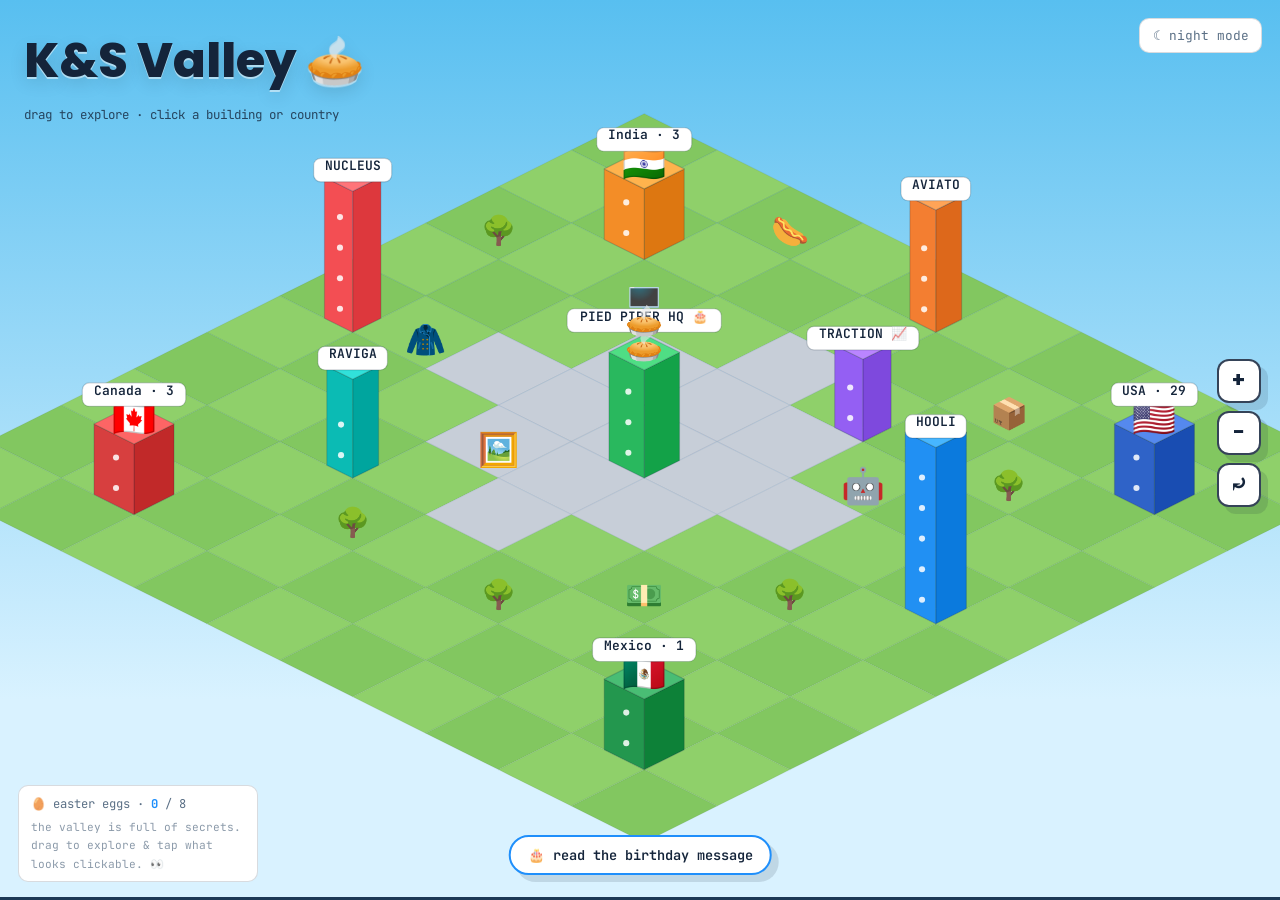
==== index.html @ 6e764c68 "Rebuild as one living map: country drill-downs + in-world panels - Removed the scrolling dossier ent" ====
<!DOCTYPE html>
<html lang="en">
<head>
  <meta charset="UTF-8" />
  <meta name="viewport" content="width=device-width, initial-scale=1.0" />
  <title>K&S Valley — a Pied Piper company</title>
  <meta name="description" content="K&S: making the world a better place, one destination at a time." />

  <script>(function(){try{var t=localStorage.getItem('kns-theme-v2')||'light';document.documentElement.setAttribute('data-theme',t);}catch(e){document.documentElement.setAttribute('data-theme','light');}})();</script>

  <link rel="stylesheet" href="css/styles.css?v=8" />
  <link rel="icon" href="data:image/svg+xml,<svg xmlns='http://www.w3.org/2000/svg' viewBox='0 0 100 100'><text y='.9em' font-size='90'>🥧</text></svg>" />
</head>
<body class="app">
  <button class="theme-toggle" id="theme-toggle" type="button" aria-label="Toggle color theme">☀ light mode</button>

  <!-- ======================= K&S VALLEY (the whole experience) ======================= -->
  <section class="valley" id="valley">
    <svg id="world" aria-label="K&amp;S Valley — drag to explore"></svg>

    <div class="valley-title">
      <h1 id="scene-title">K&amp;S Valley 🥧</h1>
      <p id="breadcrumb">drag to explore · click a building or country</p>
    </div>

    <button class="valley-back" id="valley-back" type="button" hidden>← back to the valley</button>

    <div class="valley-controls">
      <button id="vz-in" type="button" aria-label="Zoom in">+</button>
      <button id="vz-out" type="button" aria-label="Zoom out">−</button>
      <button id="vz-reset" type="button" aria-label="Fit view">⤾</button>
    </div>
  </section>

  <!-- Sliding info panel (place stories, the birthday message, stats) -->
  <div class="panel" id="panel" hidden>
    <div class="panel-card">
      <button class="panel-close" id="panel-close" type="button" aria-label="Close">×</button>
      <div class="panel-body" id="panel-body"><!-- filled by world.js --></div>
    </div>
  </div>

  <!-- ✏️ EDIT ME: the birthday message (shown when you click Pied Piper HQ) -->
  <template id="tpl-message">
    <div class="card-bar">
      <span class="dot r"></span><span class="dot y"></span><span class="dot g"></span>
      <span class="path">~/k-and-s/LAUNCH_v35.md</span>
    </div>
    <div class="message-body">
      <h2>🥧 Announcing: <span class="accent">You, v35.0</span></h2>
      <p>Today we're thrilled to announce the most important launch I've ever backed:
        <b>you</b>, now shipping version 35. After an exhaustive market analysis, the
        board (me) has concluded you are, in fact, the category-defining unicorn. 🦄</p>
      <p>In a space full of noise, you're the rare founder with equal parts brilliance
        and absurd charm — and a heart big enough to disrupt entire industries. You
        dream in bold, ambitious roadmaps, and somehow you make everyone around you
        believe the impossible is just one more sprint away.</p>
      <p>But my favorite feature? The way you make me feel — safe, seen, and endlessly
        at home, no matter the timezone. No pivot, no funding round, no nine-figure exit
        could ever be worth more than that. You really are making <i>my</i> world a
        better place.</p>
      <p>So happy 35th birthday to my favorite founder — the CEO of Us, Inc. Here's to
        another year of big dreams, bigger adventures, and going full middle-out. 🚀</p>
      <p class="signature">// with all my love for you, and your love for tech 💻🥧</p>
    </div>
  </template>

  <script src="js/data.js?v=8"></script>
  <script src="js/theme.js?v=8"></script>
  <script src="js/easter.js?v=8"></script>
  <script src="js/world.js?v=8"></script>
</body>
</html>
---- css/styles.css ----
/* =============================================================================
   K&S TRAVEL JOURNAL — STYLES
   A modern, techy "travel dashboard" theme with a dark/light toggle.
   ========================================================================== */

@import url('https://fonts.googleapis.com/css2?family=Poppins:wght@400;500;600;700;800&family=JetBrains+Mono:wght@400;500;600&family=Inter:wght@400;500;600&display=swap');

:root {
  --display: 'Poppins', system-ui, sans-serif;
  --mono: 'JetBrains Mono', ui-monospace, 'Courier New', monospace;
  --body: 'Inter', system-ui, sans-serif;

  /* Flat brand palette (the colorful tech-city blocks) */
  --c1: #2d9cff; --c2: #35c46a; --c3: #ff5a5f; --c4: #ffc42b;
  --c5: #ff8a3d; --c6: #a06bff; --c7: #17c7c0;

  /* ---- Day theme (default) — bright Silicon Valley sky ---- */
  --bg: #63bdf0;
  --bg-2: #e4f5ff;
  --surface: #ffffff;
  --surface-solid: #ffffff;
  --border: rgba(18, 35, 59, 0.16);
  --ink-border: rgba(18, 35, 59, 0.85);
  --text: #14243a;
  --muted: #5b7086;
  --accent: #1f8ffb;
  --accent-2: #35c46a;
  --glow: rgba(31, 143, 251, 0.18);
  --shadow: 7px 7px 0 rgba(18, 35, 59, 0.13);
  --sky-top: #58bff0;
  --sky-bottom: #d9f2ff;
}

:root[data-theme="dark"] {
  /* Night city variant */
  --bg: #081827;
  --bg-2: #123a5c;
  --surface: #12294a;
  --surface-solid: #14305a;
  --border: rgba(150, 190, 235, 0.18);
  --ink-border: rgba(150, 190, 235, 0.4);
  --text: #eaf3ff;
  --muted: #9fb6d4;
  --accent: #38b6ff;
  --accent-2: #4ade80;
  --glow: rgba(56, 182, 255, 0.28);
  --shadow: 7px 7px 0 rgba(0, 0, 0, 0.4);
  --sky-top: #071627;
  --sky-bottom: #123a5c;
}

* { box-sizing: border-box; }
html { scroll-behavior: smooth; }

body {
  margin: 0;
  font-family: var(--body);
  color: var(--text);
  line-height: 1.65;
  background: linear-gradient(180deg, var(--sky-top) 0%, var(--sky-bottom) 62%, var(--bg-2) 100%);
  background-attachment: fixed;
  min-height: 100vh;
  transition: color 0.3s ease;
}

a { color: var(--accent); }

.mono { font-family: var(--mono); }

/* ---------- Theme toggle button ---------- */
.theme-toggle {
  position: fixed;
  top: 1.1rem;
  right: 1.1rem;
  z-index: 500;
  font-family: var(--mono);
  font-size: 0.8rem;
  color: var(--muted);
  background: var(--surface);
  border: 1px solid var(--border);
  border-radius: 10px;
  padding: 0.5rem 0.8rem;
  cursor: pointer;
  backdrop-filter: blur(8px);
  transition: color 0.2s ease, border-color 0.2s ease;
}
.theme-toggle:hover { color: var(--accent); border-color: var(--accent); }

/* ---------- Hero ---------- */
.hero {
  position: relative;
  z-index: 1;
  text-align: center;
  padding: 6rem 1.5rem 2rem;
  max-width: 940px;
  margin: 0 auto;
}
.hero .eyebrow {
  font-family: var(--mono);
  font-size: 0.82rem;
  color: var(--accent);
  letter-spacing: 0.05em;
  margin-bottom: 1rem;
}
.hero .eyebrow .blink {
  animation: blink 1.1s steps(2, start) infinite;
}
@keyframes blink { to { opacity: 0; } }
.hero h1 {
  font-family: var(--display);
  font-weight: 700;
  font-size: clamp(2.6rem, 8vw, 5.2rem);
  letter-spacing: -0.02em;
  margin: 0.2rem 0;
  line-height: 1.05;
  background: linear-gradient(120deg, var(--text), var(--accent) 130%);
  -webkit-background-clip: text;
  background-clip: text;
  color: transparent;
}
.hero .subtitle {
  font-family: var(--mono);
  font-size: clamp(0.95rem, 2.5vw, 1.2rem);
  color: var(--muted);
  margin-top: 0.8rem;
}

/* ---------- Message / card ---------- */
.message-card {
  position: relative;
  z-index: 1;
  max-width: 720px;
  margin: 2rem auto 3rem;
  background: var(--surface);
  border: 1px solid var(--border);
  border-radius: 16px;
  padding: 0;
  box-shadow: var(--shadow);
  overflow: hidden;
}
/* little "code window" title bar for the tech vibe */
.card-bar {
  display: flex;
  align-items: center;
  gap: 0.5rem;
  padding: 0.7rem 1rem;
  border-bottom: 1px solid var(--border);
  font-family: var(--mono);
  font-size: 0.78rem;
  color: var(--muted);
  background: var(--bg-2);
}
.card-bar .dot { width: 11px; height: 11px; border-radius: 50%; display: inline-block; }
.card-bar .dot.r { background: #ff5f57; }
.card-bar .dot.y { background: #febc2e; }
.card-bar .dot.g { background: #28c840; }
.card-bar .path { margin-left: 0.6rem; opacity: 0.8; }
.message-body { padding: 2rem 2.2rem; }
.message-body h2 {
  font-family: var(--display);
  font-weight: 600;
  color: var(--text);
  font-size: 1.7rem;
  margin: 0 0 1rem;
}
.message-body h2 .accent { color: var(--accent); }
.message-body p {
  font-size: 1.08rem;
  margin: 0 0 1rem;
  color: var(--text);
}
.message-body p:last-child { margin-bottom: 0; }
.signature {
  margin-top: 1.4rem;
  font-family: var(--mono);
  font-size: 0.95rem;
  color: var(--accent);
}

/* ---------- Sections ---------- */
.section {
  position: relative;
  z-index: 1;
  max-width: 1120px;
  margin: 0 auto;
  padding: 2.5rem 1.5rem;
}
.section-index {
  font-family: var(--mono);
  color: var(--accent);
  font-size: 0.85rem;
  text-align: center;
}
.section-title {
  text-align: center;
  font-family: var(--display);
  font-weight: 600;
  letter-spacing: -0.01em;
  color: var(--text);
  font-size: clamp(1.8rem, 4.5vw, 2.6rem);
  margin: 0.2rem 0 0.3rem;
}
.section-subtitle {
  text-align: center;
  font-family: var(--mono);
  color: var(--muted);
  font-size: 0.9rem;
  margin: 0 0 2rem;
}

/* ---------- Stats dashboard ---------- */
.stats {
  display: grid;
  grid-template-columns: repeat(auto-fit, minmax(160px, 1fr));
  gap: 1rem;
  max-width: 1040px;
  margin: 0 auto;
}
.stat {
  position: relative;
  background: var(--surface);
  border: 1px solid var(--border);
  border-radius: 14px;
  padding: 1.5rem 1.1rem 1.3rem;
  overflow: hidden;
  transition: transform 0.2s ease, border-color 0.2s ease;
}
.stat::before {
  content: "";
  position: absolute;
  top: 0; left: 0; right: 0;
  height: 3px;
  background: linear-gradient(90deg, var(--accent), var(--accent-2));
}
.stat:hover { transform: translateY(-4px); border-color: var(--accent); }
.stat .num {
  font-family: var(--display);
  font-size: 2.6rem;
  font-weight: 700;
  color: var(--text);
  line-height: 1;
}
.stat .label {
  font-family: var(--mono);
  font-size: 0.72rem;
  color: var(--muted);
  text-transform: uppercase;
  letter-spacing: 0.12em;
  margin-top: 0.5rem;
}

/* ---------- Map ---------- */
#map {
  height: 580px;
  width: 100%;
  border-radius: 16px;
  border: 1px solid var(--border);
  box-shadow: var(--shadow);
  z-index: 1;
  background: var(--bg-2);
}
.map-hint {
  text-align: center;
  font-family: var(--mono);
  font-size: 0.78rem;
  color: var(--muted);
  margin-top: 0.8rem;
}
.map-legend {
  display: flex;
  flex-wrap: wrap;
  justify-content: center;
  gap: 1.2rem;
  margin-top: 1rem;
}
.legend-item {
  display: flex;
  align-items: center;
  gap: 0.45rem;
  font-family: var(--mono);
  font-size: 0.8rem;
  color: var(--muted);
}
.legend-dot {
  width: 12px; height: 12px;
  border-radius: 50%;
  box-shadow: 0 0 8px currentColor;
}

/* Custom pin */
.pin {
  display: flex;
  align-items: center;
  justify-content: center;
  width: 34px; height: 34px;
  border-radius: 50% 50% 50% 0;
  transform: rotate(-45deg);
  border: 2px solid rgba(255,255,255,0.85);
  box-shadow: 0 3px 12px rgba(0,0,0,0.5);
}
.pin span { transform: rotate(45deg); font-size: 0.95rem; }

/* Leaflet popup */
.leaflet-popup-content-wrapper {
  border-radius: 12px;
  background: var(--surface-solid);
  color: var(--text);
  box-shadow: var(--shadow);
  border: 1px solid var(--border);
}
.leaflet-popup-tip { background: var(--surface-solid); border: 1px solid var(--border); }
.leaflet-popup-content { margin: 0.9rem 1.1rem; font-family: var(--body); }
.popup-title { font-family: var(--display); font-size: 1.1rem; font-weight: 600; color: var(--text); margin: 0; }
.popup-meta { font-family: var(--mono); color: var(--muted); font-size: 0.78rem; margin: 0.2rem 0 0.7rem; }
.popup-link {
  display: inline-block;
  background: linear-gradient(120deg, var(--accent), var(--accent-2));
  color: #04121a !important;
  text-decoration: none;
  padding: 0.4rem 0.85rem;
  border-radius: 8px;
  font-family: var(--mono);
  font-weight: 600;
  font-size: 0.8rem;
}
.leaflet-control-zoom a {
  background: var(--surface-solid) !important;
  color: var(--text) !important;
  border-color: var(--border) !important;
}
.leaflet-bar { border: 1px solid var(--border) !important; }

/* ---------- Timeline ---------- */
.timeline {
  max-width: 780px;
  margin: 0 auto;
  position: relative;
  padding-left: 1rem;
}
.timeline::before {
  content: "";
  position: absolute;
  left: 15px; top: 6px; bottom: 6px;
  width: 2px;
  background: linear-gradient(var(--accent), var(--accent-2));
  opacity: 0.5;
}
.tl-item { position: relative; padding: 0.4rem 0 1.3rem 2.5rem; }
.tl-item .dot {
  position: absolute;
  left: 5px; top: 0.6rem;
  width: 22px; height: 22px;
  border-radius: 50%;
  background: var(--surface-solid);
  border: 2px solid var(--accent);
  display: flex; align-items: center; justify-content: center;
  font-size: 0.75rem;
}
.tl-item a {
  text-decoration: none;
  color: inherit;
  display: block;
  background: var(--surface);
  border: 1px solid var(--border);
  border-radius: 12px;
  padding: 0.85rem 1.1rem;
  transition: transform 0.18s ease, border-color 0.18s ease;
}
.tl-item a:hover { transform: translateX(5px); border-color: var(--accent); }
.tl-item .tl-date { font-family: var(--mono); color: var(--accent); font-size: 0.75rem; }
.tl-item .tl-name { font-family: var(--display); font-size: 1.12rem; font-weight: 600; margin-top: 0.15rem; }
.tl-item .tl-sub { color: var(--muted); font-size: 0.9rem; }

/* ---------- Footer ---------- */
.site-footer {
  position: relative;
  z-index: 1;
  text-align: center;
  padding: 3rem 1.5rem 4rem;
  color: var(--muted);
  font-family: var(--mono);
  font-size: 0.82rem;
}
.site-footer a { color: var(--accent); text-decoration: none; }

/* =========================== PLACE DETAIL PAGE =========================== */
.place-hero {
  position: relative;
  z-index: 1;
  text-align: center;
  padding: 5rem 1.5rem 1rem;
  max-width: 900px;
  margin: 0 auto;
}
.place-hero .place-emoji { font-size: 2.6rem; }
.place-hero h1 {
  font-family: var(--display);
  font-weight: 700;
  font-size: clamp(2.2rem, 6vw, 3.8rem);
  letter-spacing: -0.02em;
  color: var(--text);
  margin: 0.3rem 0 0.3rem;
}
.place-hero .place-meta {
  font-family: var(--mono);
  color: var(--accent);
  font-size: 0.9rem;
}
.place-hero .place-coords { color: var(--muted); }
.place-hero .place-sub {
  color: var(--muted);
  font-size: 1.1rem;
  margin-top: 0.5rem;
}
.back-link {
  display: inline-block;
  margin: 1rem 0;
  text-decoration: none;
  font-family: var(--mono);
  font-size: 0.85rem;
  color: var(--accent);
}
.back-link:hover { text-decoration: underline; }

.place-body {
  position: relative;
  z-index: 1;
  max-width: 840px;
  margin: 0 auto;
  padding: 1rem 1.5rem 2rem;
}
.memory-card {
  background: var(--surface);
  border: 1px solid var(--border);
  border-radius: 16px;
  padding: 2rem 2.2rem;
  box-shadow: var(--shadow);
  font-size: 1.1rem;
  white-space: pre-wrap;
  color: var(--text);
}

/* Photo gallery */
.gallery {
  display: grid;
  grid-template-columns: repeat(auto-fill, minmax(220px, 1fr));
  gap: 1rem;
  margin-top: 2rem;
}
.gallery img {
  width: 100%;
  height: 240px;
  object-fit: cover;
  border-radius: 12px;
  border: 1px solid var(--border);
  cursor: pointer;
  transition: transform 0.25s ease;
}
.gallery img:hover { transform: scale(1.03); }
.photo-placeholder {
  border: 1px dashed var(--border);
  border-radius: 12px;
  height: 240px;
  display: flex;
  flex-direction: column;
  align-items: center;
  justify-content: center;
  text-align: center;
  color: var(--muted);
  background: var(--surface);
  padding: 1rem;
  font-family: var(--mono);
  font-size: 0.82rem;
}
.photo-placeholder .big { font-size: 1.8rem; margin-bottom: 0.5rem; }
.photo-placeholder b { color: var(--accent); font-weight: 600; }

/* Prev / next */
.place-nav { display: flex; justify-content: space-between; gap: 1rem; margin-top: 2.5rem; }
.place-nav a {
  flex: 1;
  text-decoration: none;
  background: var(--surface);
  border: 1px solid var(--border);
  border-radius: 12px;
  padding: 1rem 1.2rem;
  color: var(--text);
  transition: transform 0.18s ease, border-color 0.18s ease;
}
.place-nav a:hover { transform: translateY(-3px); border-color: var(--accent); }
.place-nav .nav-label { font-family: var(--mono); font-size: 0.72rem; color: var(--accent); }
.place-nav .nav-name { font-family: var(--display); font-weight: 600; margin-top: 0.15rem; }
.place-nav .next { text-align: right; }
.place-nav .empty { visibility: hidden; }

/* Lightbox */
.lightbox {
  position: fixed; inset: 0;
  background: rgba(4, 8, 16, 0.9);
  display: none; align-items: center; justify-content: center;
  z-index: 1000; padding: 2rem;
  backdrop-filter: blur(4px);
}
.lightbox.open { display: flex; }
.lightbox img { max-width: 92vw; max-height: 88vh; border-radius: 10px; border: 1px solid var(--border); }
.lightbox .close {
  position: absolute; top: 1.2rem; right: 1.6rem;
  color: #fff; font-size: 2.4rem; cursor: pointer; line-height: 1;
}

/* ---------- Responsive ---------- */
@media (max-width: 600px) {
  .hero { padding-top: 4.5rem; }
  .message-body { padding: 1.6rem 1.4rem; }
  #map { height: 460px; }
  .place-nav { flex-direction: column; }
  .memory-card { padding: 1.5rem 1.4rem; }
  .filters { gap: 0.4rem; }
}

/* =============================== NEW TECH ELEMENTS =============================== */

/* ---------- Terminal boot intro overlay ---------- */
.boot {
  position: fixed;
  inset: 0;
  z-index: 2000;
  background: linear-gradient(180deg, #eaf6ff, #ffffff);
  color: #2b3d55;
  font-family: var(--mono);
  font-size: clamp(0.75rem, 2.2vw, 0.95rem);
  padding: clamp(1.2rem, 6vw, 4rem);
  line-height: 1.9;
  overflow: hidden;
  transition: opacity 0.5s ease;
}
.boot.done { opacity: 0; pointer-events: none; }
.boot .boot-inner { max-width: 760px; margin: 0 auto; }
.boot .ok { color: #1e9e57; font-weight: 600; }
.boot .accent { color: #1f8ffb; }
.boot .cursor {
  display: inline-block;
  width: 0.6em; height: 1.05em;
  background: #2b3d55;
  vertical-align: -0.16em;
  animation: blink 1s steps(2, start) infinite;
}
.boot .skip {
  position: absolute;
  bottom: 1.2rem; right: 1.4rem;
  color: #8aa0b5;
  font-size: 0.75rem;
}

/* ---------- Typing hero title ---------- */
.hero h1 .type-cursor {
  -webkit-text-fill-color: var(--accent);
  color: var(--accent);
  font-weight: 400;
  animation: blink 1s steps(2, start) infinite;
}

/* ---------- Map filter buttons ---------- */
.filters {
  display: flex;
  flex-wrap: wrap;
  justify-content: center;
  gap: 0.6rem;
  margin: 0 0 1.2rem;
}
.filter-btn {
  font-family: var(--mono);
  font-size: 0.78rem;
  color: var(--muted);
  background: var(--surface);
  border: 1px solid var(--border);
  border-radius: 999px;
  padding: 0.4rem 0.9rem;
  cursor: pointer;
  display: inline-flex;
  align-items: center;
  gap: 0.4rem;
  transition: all 0.18s ease;
}
.filter-btn .fdot { width: 9px; height: 9px; border-radius: 50%; }
.filter-btn:hover { color: var(--text); border-color: var(--accent); }
.filter-btn.off { opacity: 0.4; text-decoration: line-through; }

/* ---------- Trips-per-year chart ---------- */
.chart {
  display: flex;
  align-items: flex-end;
  justify-content: center;
  gap: clamp(1rem, 5vw, 3rem);
  max-width: 720px;
  margin: 0 auto;
  height: 240px;
  padding: 1.5rem 1rem 0;
  border-bottom: 1px solid var(--border);
}
.chart-col { display: flex; flex-direction: column; align-items: center; height: 100%; justify-content: flex-end; gap: 0.5rem; flex: 1; max-width: 90px; }
.chart-bar {
  width: 100%;
  border-radius: 8px 8px 0 0;
  background: linear-gradient(var(--accent-2), var(--accent));
  box-shadow: 0 0 18px var(--glow);
  height: 0;
  transition: height 1s cubic-bezier(0.2, 0.8, 0.2, 1);
  position: relative;
}
.chart-bar .cval {
  position: absolute;
  top: -1.5rem; left: 0; right: 0;
  text-align: center;
  font-family: var(--mono);
  font-size: 0.85rem;
  color: var(--text);
}
.chart-year { font-family: var(--mono); font-size: 0.85rem; color: var(--muted); }

/* ---------- Place metadata badges ---------- */
.badges {
  display: flex;
  flex-wrap: wrap;
  justify-content: center;
  gap: 0.6rem;
  margin: 1.2rem 0 0.5rem;
}
.badge {
  font-family: var(--mono);
  font-size: 0.76rem;
  color: var(--muted);
  background: var(--surface);
  border: 1px solid var(--border);
  border-radius: 8px;
  padding: 0.35rem 0.7rem;
}
.badge b { color: var(--accent); font-weight: 600; }

/* ---------- Clickable stats + list pop-up ---------- */
.stat.clickable { cursor: pointer; }
.stat.clickable::after {
  content: "⤢";
  position: absolute;
  top: 0.6rem; right: 0.7rem;
  font-size: 0.8rem;
  color: var(--muted);
  opacity: 0.6;
}
.stat.clickable:hover::after { color: var(--accent); opacity: 1; }

.listpop {
  position: fixed;
  inset: 0;
  z-index: 1500;
  background: rgba(4, 8, 16, 0.6);
  backdrop-filter: blur(3px);
  display: none;
  align-items: center;
  justify-content: center;
  padding: 1.5rem;
}
.listpop.open { display: flex; }
.listpop-card {
  background: var(--surface-solid);
  border: 1px solid var(--border);
  border-radius: 16px;
  box-shadow: var(--shadow);
  max-width: 340px;
  width: 100%;
  max-height: 70vh;
  overflow: auto;
  padding: 1.4rem 1.5rem;
}
.listpop-card h3 {
  font-family: var(--display);
  font-weight: 600;
  color: var(--accent);
  margin: 0 0 0.9rem;
  font-size: 1.15rem;
}
.listpop-card ul { list-style: none; margin: 0; padding: 0; }
.listpop-card li {
  font-family: var(--body);
  color: var(--text);
  padding: 0.4rem 0;
  border-bottom: 1px solid var(--border);
  font-size: 0.95rem;
  display: flex;
  justify-content: space-between;
  gap: 0.8rem;
}
.listpop-card li:last-child { border-bottom: none; }
.listpop-card li span { color: var(--muted); font-family: var(--mono); font-size: 0.8rem; white-space: nowrap; }
.listpop-close {
  margin-top: 1rem;
  width: 100%;
  font-family: var(--mono);
  font-size: 0.82rem;
  color: var(--muted);
  background: var(--surface);
  border: 1px solid var(--border);
  border-radius: 10px;
  padding: 0.5rem;
  cursor: pointer;
}
.listpop-close:hover { color: var(--accent); border-color: var(--accent); }

/* ---------- Moving pulse dot on the map ---------- */
.pulse-dot {
  width: 14px; height: 14px;
  border-radius: 50%;
  background: #fff;
  box-shadow: 0 0 0 rgba(62, 207, 142, 0.7);
  animation: pulse 1.4s infinite;
}
@keyframes pulse {
  0% { box-shadow: 0 0 0 0 rgba(62, 207, 142, 0.7); }
  70% { box-shadow: 0 0 0 14px rgba(62, 207, 142, 0); }
  100% { box-shadow: 0 0 0 0 rgba(62, 207, 142, 0); }
}

/* =============================== SILICON VALLEY / EASTER EGGS =============================== */

/* Pied Piper logo mark in the hero */
.pp-logo {
  display: inline-flex;
  align-items: center;
  gap: 0.5rem;
  margin-bottom: 0.4rem;
}
.pp-logo .pp-mark {
  font-size: 1.6rem;
  filter: drop-shadow(0 0 10px var(--glow));
  cursor: pointer;
  user-select: none;
  opacity: 1;
  transition: transform 0.2s ease;
}
.pp-logo .pp-mark:hover { transform: rotate(-8deg) scale(1.1); }
.pp-badge {
  font-family: var(--mono);
  font-size: 0.7rem;
  color: var(--accent);
  border: 1px solid var(--border);
  border-radius: 999px;
  padding: 0.2rem 0.7rem;
}

/* Egg-hunt HUD */
.egg-hud {
  position: fixed;
  left: 1.1rem; bottom: 1.1rem;
  z-index: 500;
  font-family: var(--mono);
  font-size: 0.76rem;
  color: var(--muted);
  background: var(--surface);
  border: 1px solid var(--border);
  border-radius: 10px;
  padding: 0.5rem 0.75rem;
  backdrop-filter: blur(8px);
  max-width: 240px;
  cursor: help;
}
.egg-hud b { color: var(--accent); }
.egg-hud .egg-hint { display: block; margin-top: 0.25rem; opacity: 0.7; font-size: 0.7rem; }
.egg-hud.complete { border-color: var(--accent); box-shadow: 0 0 16px var(--glow); }

/* Hidden clickable egg tokens */
.egg {
  cursor: pointer;
  user-select: none;
  transition: transform 0.2s ease, opacity 0.2s ease;
  opacity: 0.5;
}
.egg:hover { transform: scale(1.35); opacity: 1; }
.egg.found { opacity: 1; }

/* Toast pop for easter eggs */
.toast-wrap {
  position: fixed;
  bottom: 1.2rem; left: 50%;
  transform: translateX(-50%);
  z-index: 2500;
  display: flex;
  flex-direction: column;
  gap: 0.6rem;
  align-items: center;
  pointer-events: none;
  width: min(92vw, 420px);
}
.toast {
  background: var(--surface-solid);
  border: 1px solid var(--accent);
  border-left: 4px solid var(--accent);
  border-radius: 12px;
  box-shadow: var(--shadow);
  padding: 0.8rem 1rem;
  font-family: var(--body);
  font-size: 0.9rem;
  color: var(--text);
  opacity: 0;
  transform: translateY(12px);
  transition: opacity 0.3s ease, transform 0.3s ease;
}
.toast.show { opacity: 1; transform: translateY(0); }
.toast .toast-title { font-family: var(--mono); font-size: 0.72rem; color: var(--accent); display: block; margin-bottom: 0.2rem; }

/* Not-Hotdog result flash */
.nothotdog {
  font-family: var(--mono);
  color: var(--accent);
}

/* =============================== SV OPENING-CREDITS FLAT LOOK =============================== */

/* Bolder flat outlines + colorful accents on the stat cards */
.stat { border-width: 2px; }
.stat.clickable::after { color: var(--muted); }
.stat:nth-child(7n+1)::before { background: var(--c1); }
.stat:nth-child(7n+2)::before { background: var(--c2); }
.stat:nth-child(7n+3)::before { background: var(--c3); }
.stat:nth-child(7n+4)::before { background: var(--c4); }
.stat:nth-child(7n+5)::before { background: var(--c6); }
.stat:nth-child(7n+6)::before { background: var(--c7); }
.stat::before { height: 5px; }

/* The isometric skyline that builds itself on load */
.skyline {
  width: 100%;
  max-width: 1120px;
  margin: 2rem auto -0.5rem;
  padding: 0 0.5rem;
  overflow: visible;
}
.skyline svg { width: 100%; height: auto; display: block; overflow: visible; }
.bldg {
  transform-box: fill-box;
  transform-origin: 50% 100%;
  transform: scaleY(0);
}
.bldg.rise {
  transition: transform 0.75s cubic-bezier(0.2, 0.85, 0.25, 1);
  transform: scaleY(1);
}
.cloud { opacity: 0.9; }
:root[data-theme="dark"] .cloud { opacity: 0.12; }
.sky-star { opacity: 0; }
:root[data-theme="dark"] .sky-star { opacity: 0.8; }

/* Flat window bar reads nicely on the light theme too */
.card-bar { background: var(--bg-2); }
:root[data-theme="dark"] .card-bar { background: #0f2742; }

/* Keep the map from feeling flat-shadowed too harshly */
#map { border-width: 2px; }

/* =============================== K&S VALLEY (explorable world) =============================== */
.valley {
  position: relative;
  width: 100%;
  height: 100vh;
  min-height: 560px;
  overflow: hidden;
  background: linear-gradient(180deg, var(--sky-top) 0%, var(--sky-bottom) 78%);
  border-bottom: 3px solid var(--ink-border);
  cursor: grab;
}
.valley.grabbing { cursor: grabbing; }
#world { width: 100%; height: 100%; display: block; touch-action: none; user-select: none; }
#world text { pointer-events: none; }
#world .wobj { cursor: pointer; }
#world .wobj:hover { filter: brightness(1.08) drop-shadow(0 3px 6px rgba(0,0,0,0.25)); }

.valley-title { position: absolute; top: 1.3rem; left: 1.5rem; z-index: 5; pointer-events: none; }
.valley-title h1 {
  font-family: var(--display); font-weight: 800;
  font-size: clamp(1.7rem, 4.5vw, 3rem); color: var(--text); margin: 0;
  text-shadow: 0 2px 0 rgba(255,255,255,0.5), 0 6px 18px rgba(0,0,0,0.12);
}
.valley-title p { font-family: var(--mono); font-size: 0.78rem; color: var(--text); opacity: 0.8; margin: 0.3rem 0 0; }

.valley-controls { position: absolute; right: 1.2rem; top: 40%; z-index: 5; display: flex; flex-direction: column; gap: 0.5rem; }
.valley-controls button {
  width: 44px; height: 44px; border-radius: 12px; border: 2px solid var(--ink-border);
  background: var(--surface); color: var(--text); font-size: 1.3rem; line-height: 1; cursor: pointer;
  box-shadow: var(--shadow); font-family: var(--display); font-weight: 700;
  transition: transform 0.12s ease;
}
.valley-controls button:hover { transform: translateY(-2px); }

.valley-scroll {
  position: absolute; bottom: 1.4rem; left: 50%; transform: translateX(-50%); z-index: 5;
  text-decoration: none; font-family: var(--mono); font-size: 0.85rem; color: var(--text);
  background: var(--surface); border: 2px solid var(--ink-border); border-radius: 999px;
  padding: 0.55rem 1.1rem; box-shadow: var(--shadow); animation: bob 1.9s ease-in-out infinite;
}
@keyframes bob { 0%,100% { transform: translate(-50%, 0); } 50% { transform: translate(-50%, 7px); } }

/* world hover tooltip */
.wtip {
  position: fixed; z-index: 6; pointer-events: none;
  background: var(--surface-solid); border: 1px solid var(--ink-border); border-radius: 8px;
  padding: 0.3rem 0.6rem; font-family: var(--mono); font-size: 0.74rem; color: var(--text);
  box-shadow: var(--shadow); transform: translate(-50%, -150%); white-space: nowrap;
  opacity: 0; transition: opacity 0.12s ease;
}
.wtip.show { opacity: 1; }

@media (max-width: 600px) {
  .valley-title h1 { font-size: 1.6rem; }
  .valley-controls { top: auto; bottom: 6.5rem; }
}

/* single-screen app — no page scroll */
body.app { height: 100vh; overflow: hidden; }
body.app .valley { height: 100vh; }

/* back button + floating birthday CTA */
.valley-back, .valley-cta {
  position: absolute; z-index: 5;
  font-family: var(--mono); font-size: 0.85rem; color: var(--text);
  background: var(--surface); border: 2px solid var(--ink-border); border-radius: 999px;
  padding: 0.55rem 1.05rem; box-shadow: var(--shadow); cursor: pointer;
}
.valley-back { top: 5.3rem; left: 1.5rem; }
.valley-cta {
  bottom: 1.4rem; left: 50%; transform: translateX(-50%);
  font-weight: 600; border-color: var(--accent); animation: bob 1.9s ease-in-out infinite;
}
.valley-cta:hover { background: var(--accent); color: #fff; }
@keyframes bob { 0%,100% { transform: translate(-50%,0); } 50% { transform: translate(-50%,6px); } }

/* info panel */
.panel {
  position: fixed; inset: 0; z-index: 1200;
  background: rgba(10, 22, 38, 0.55); backdrop-filter: blur(4px);
  display: none; align-items: center; justify-content: center; padding: 1.4rem;
}
.panel.open { display: flex; }
.panel-card {
  position: relative; background: var(--surface-solid);
  border: 2px solid var(--ink-border); border-radius: 20px; box-shadow: var(--shadow);
  max-width: 720px; width: 100%; max-height: 88vh; overflow: auto;
}
.panel-close {
  position: absolute; top: 0.6rem; right: 0.9rem; z-index: 3;
  border: none; background: transparent; font-size: 1.9rem; line-height: 1;
  color: var(--muted); cursor: pointer;
}
.panel-close:hover { color: var(--accent); }
.panel-body { padding: 1.9rem 2.1rem; }
.panel-body .message-body { padding: 1.4rem 0 0; }
.panel-body .card-bar { margin: -1.9rem -2.1rem 0; border-radius: 18px 18px 0 0; }
.panel-h { font-family: var(--display); font-weight: 700; margin: 0 0 1rem; color: var(--text); }
.panel-h3 { font-family: var(--display); font-weight: 600; margin: 1.6rem 0 0.6rem; color: var(--text); }
.stats.compact { grid-template-columns: repeat(auto-fit, minmax(120px, 1fr)); gap: 0.7rem; }
.stats.compact .num { font-size: 1.9rem; }
.panel-body .chart { height: 180px; }

/* place detail */
.pd { text-align: center; }
.pd-emoji { font-size: 3rem; }
.pd h2 { font-family: var(--display); font-weight: 800; font-size: 2rem; margin: 0.2rem 0 0.2rem; color: var(--text); }
.pd-meta { font-family: var(--mono); color: var(--accent); font-size: 0.9rem; margin-bottom: 0.4rem; }
.pd .badges { justify-content: center; }
.pd .memory-card { text-align: left; margin-top: 1.2rem; box-shadow: none; }
.pd .gallery { margin-top: 1.2rem; }
.pd-nav { display: flex; justify-content: space-between; gap: 0.8rem; margin-top: 1.4rem; }
.pd-navb {
  font-family: var(--mono); font-size: 0.82rem; color: var(--text);
  background: var(--surface); border: 1px solid var(--border); border-radius: 10px;
  padding: 0.5rem 0.9rem; cursor: pointer;
}
.pd-navb:hover { border-color: var(--accent); color: var(--accent); }
.pd-navb.next { margin-left: auto; }
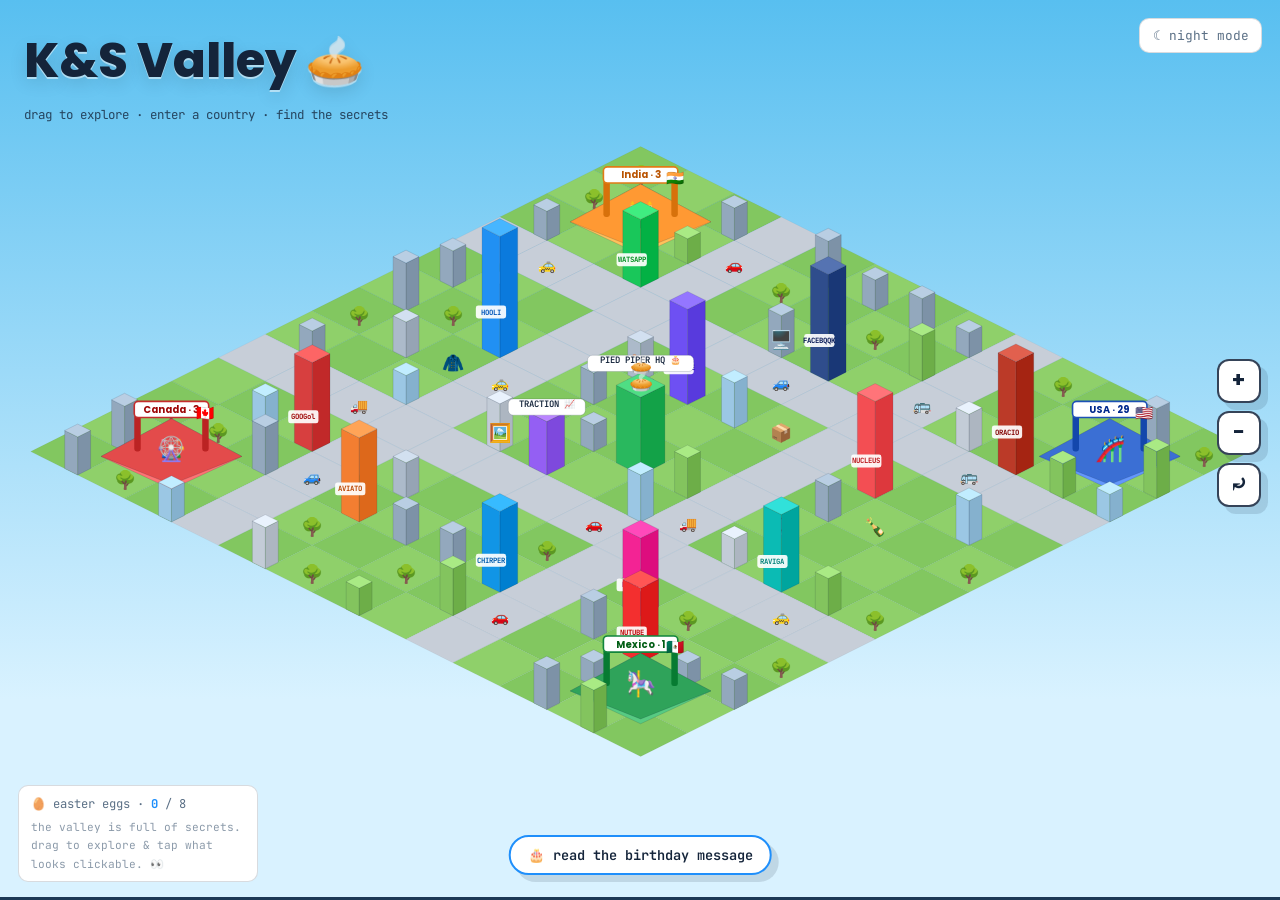
==== commit e81e8be1: "Fill the overworld, theme-park portals, 3D country maps, egg images - Denser Silicon-Valley overworl" ====
--- a/index.html
+++ b/index.html
@@ -8,7 +8,7 @@
 
   <script>(function(){try{var t=localStorage.getItem('kns-theme-v2')||'light';document.documentElement.setAttribute('data-theme',t);}catch(e){document.documentElement.setAttribute('data-theme','light');}})();</script>
 
-  <link rel="stylesheet" href="css/styles.css?v=8" />
+  <link rel="stylesheet" href="css/styles.css?v=9" />
   <link rel="icon" href="data:image/svg+xml,<svg xmlns='http://www.w3.org/2000/svg' viewBox='0 0 100 100'><text y='.9em' font-size='90'>🥧</text></svg>" />
 </head>
 <body class="app">
@@ -65,9 +65,9 @@
     </div>
   </template>
 
-  <script src="js/data.js?v=8"></script>
-  <script src="js/theme.js?v=8"></script>
-  <script src="js/easter.js?v=8"></script>
-  <script src="js/world.js?v=8"></script>
+  <script src="js/data.js?v=9"></script>
+  <script src="js/theme.js?v=9"></script>
+  <script src="js/easter.js?v=9"></script>
+  <script src="js/world.js?v=9"></script>
 </body>
 </html>
--- a/css/styles.css
+++ b/css/styles.css
@@ -975,3 +975,13 @@
 }
 .pd-navb:hover { border-color: var(--accent); color: var(--accent); }
 .pd-navb.next { margin-left: auto; }
+
+/* egg reveal panel */
+.egg-reveal { text-align: center; }
+.egg-reveal .panel-h { text-align: center; }
+.egg-img { max-width: 100%; max-height: 46vh; border-radius: 14px; border: 2px solid var(--ink-border); box-shadow: var(--shadow); }
+.egg-fb { flex-direction: column; align-items: center; justify-content: center; gap: 0.6rem; padding: 1.5rem; }
+.egg-fb-emoji { font-size: 5rem; }
+.egg-fb-note { font-family: var(--mono); font-size: 0.78rem; color: var(--muted); }
+.egg-fb-note b { color: var(--accent); }
+.egg-quote { font-family: var(--body); font-size: 1.05rem; margin-top: 1rem; color: var(--text); }
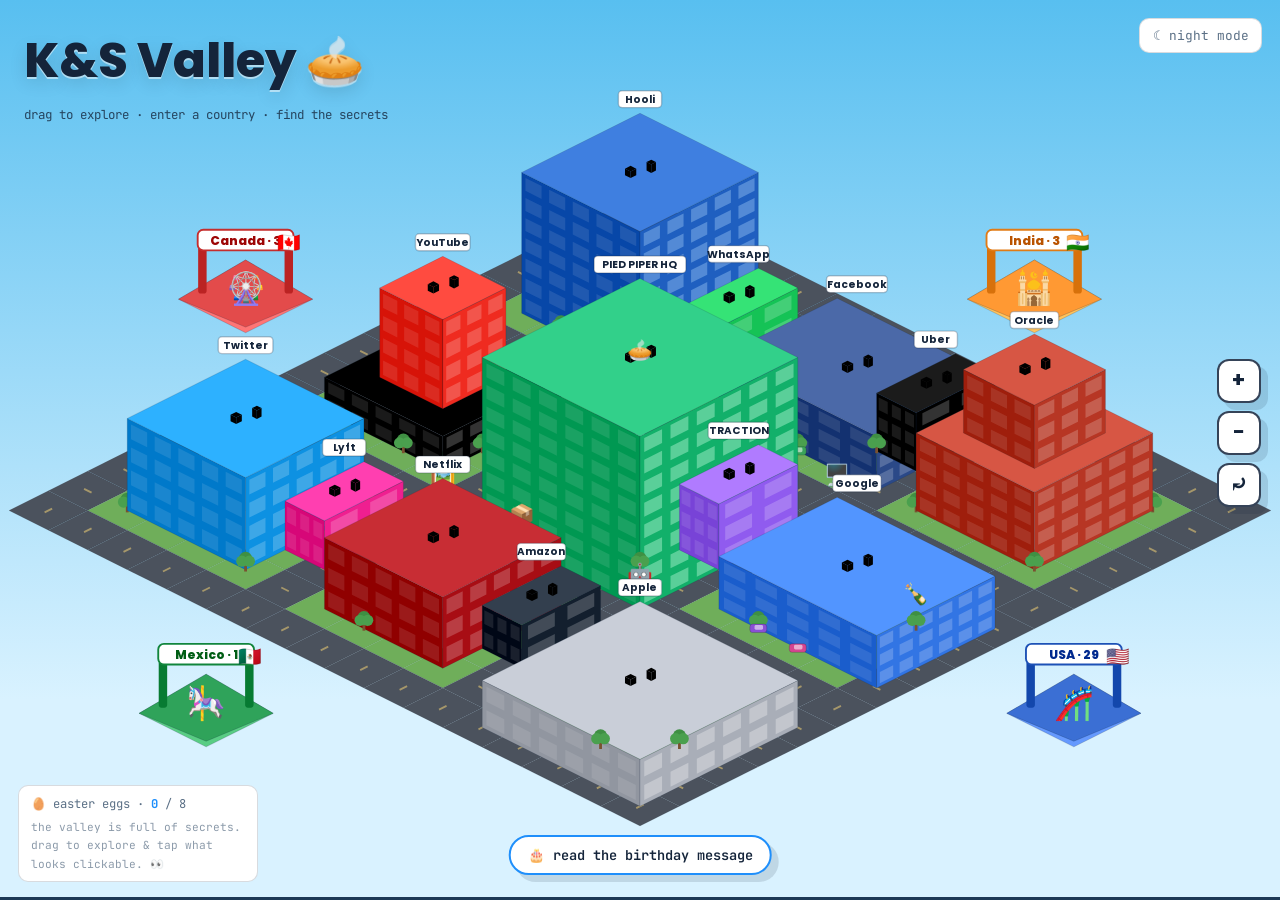
==== commit b1cb0079: "Rebuild overworld as a detailed Silicon Valley tech campus - Replaced the grass checkerboard with an" ====
--- a/index.html
+++ b/index.html
@@ -8,7 +8,7 @@
 
   <script>(function(){try{var t=localStorage.getItem('kns-theme-v2')||'light';document.documentElement.setAttribute('data-theme',t);}catch(e){document.documentElement.setAttribute('data-theme','light');}})();</script>
 
-  <link rel="stylesheet" href="css/styles.css?v=9" />
+  <link rel="stylesheet" href="css/styles.css?v=10" />
   <link rel="icon" href="data:image/svg+xml,<svg xmlns='http://www.w3.org/2000/svg' viewBox='0 0 100 100'><text y='.9em' font-size='90'>🥧</text></svg>" />
 </head>
 <body class="app">
@@ -65,9 +65,9 @@
     </div>
   </template>
 
-  <script src="js/data.js?v=9"></script>
-  <script src="js/theme.js?v=9"></script>
-  <script src="js/easter.js?v=9"></script>
-  <script src="js/world.js?v=9"></script>
+  <script src="js/data.js?v=10"></script>
+  <script src="js/theme.js?v=10"></script>
+  <script src="js/easter.js?v=10"></script>
+  <script src="js/world.js?v=10"></script>
 </body>
 </html>
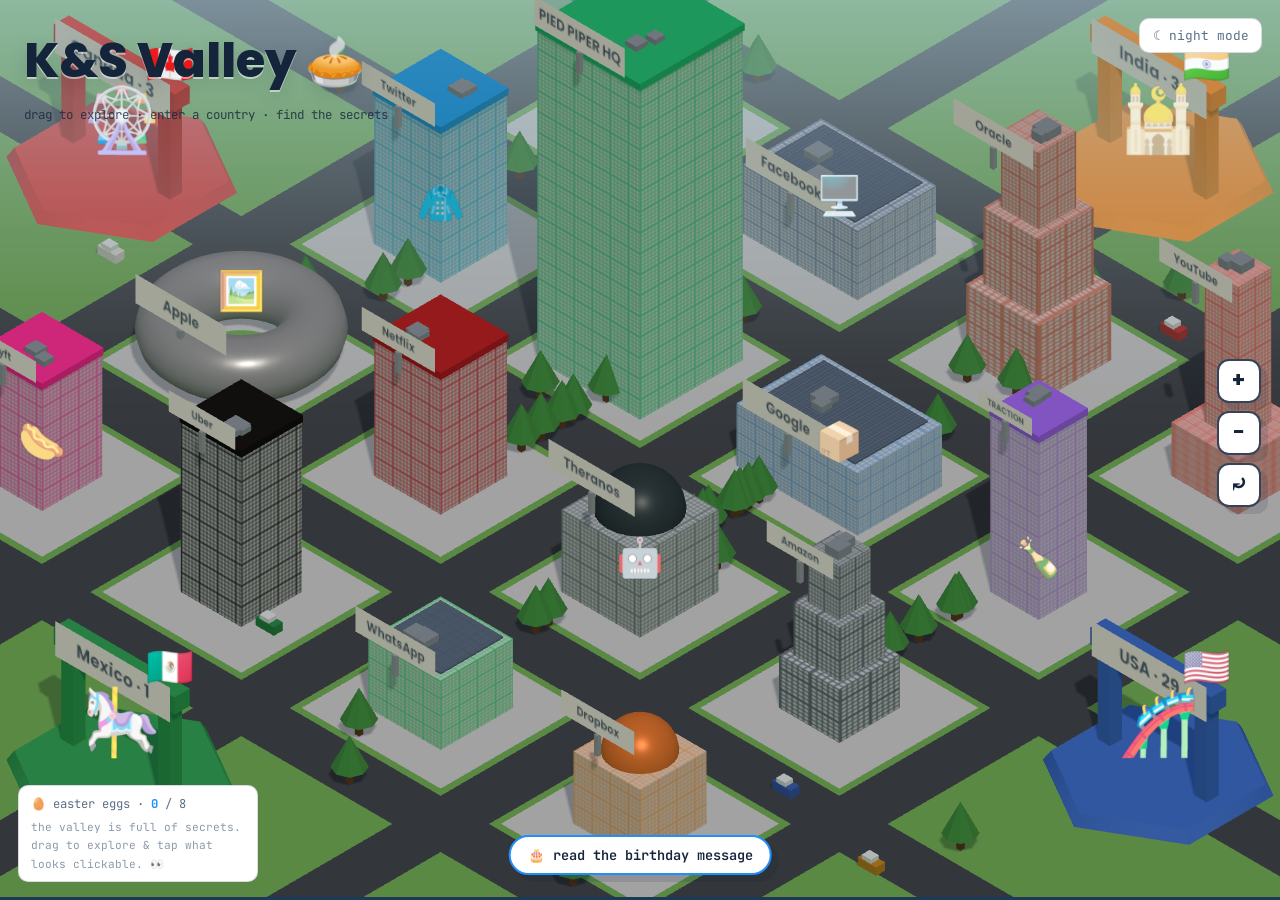
==== commit db96f6f8: "Rebuild in real 3D (Three.js): interactive Silicon-Valley city - Replaced the flat SVG world with a " ====
--- a/index.html
+++ b/index.html
@@ -7,8 +7,9 @@
   <meta name="description" content="K&S: making the world a better place, one destination at a time." />
 
   <script>(function(){try{var t=localStorage.getItem('kns-theme-v2')||'light';document.documentElement.setAttribute('data-theme',t);}catch(e){document.documentElement.setAttribute('data-theme','light');}})();</script>
+  <script type="importmap">{"imports":{"three":"./vendor/three/three.module.js"}}</script>
 
-  <link rel="stylesheet" href="css/styles.css?v=10" />
+  <link rel="stylesheet" href="css/styles.css?v=11" />
   <link rel="icon" href="data:image/svg+xml,<svg xmlns='http://www.w3.org/2000/svg' viewBox='0 0 100 100'><text y='.9em' font-size='90'>🥧</text></svg>" />
 </head>
 <body class="app">
@@ -16,8 +17,6 @@
 
   <!-- ======================= K&S VALLEY (the whole experience) ======================= -->
   <section class="valley" id="valley">
-    <svg id="world" aria-label="K&amp;S Valley — drag to explore"></svg>
-
     <div class="valley-title">
       <h1 id="scene-title">K&amp;S Valley 🥧</h1>
       <p id="breadcrumb">drag to explore · click a building or country</p>
@@ -65,9 +64,9 @@
     </div>
   </template>
 
-  <script src="js/data.js?v=10"></script>
-  <script src="js/theme.js?v=10"></script>
-  <script src="js/easter.js?v=10"></script>
-  <script src="js/world.js?v=10"></script>
+  <script src="js/data.js?v=11"></script>
+  <script src="js/theme.js?v=11"></script>
+  <script src="js/easter.js?v=11"></script>
+  <script type="module" src="js/world3d.js?v=11"></script>
 </body>
 </html>
--- a/css/styles.css
+++ b/css/styles.css
@@ -868,6 +868,7 @@
   cursor: grab;
 }
 .valley.grabbing { cursor: grabbing; }
+#world3d { position: absolute; inset: 0; display: block; width: 100% !important; height: 100% !important; touch-action: none; cursor: grab; }
 #world { width: 100%; height: 100%; display: block; touch-action: none; user-select: none; }
 #world text { pointer-events: none; }
 #world .wobj { cursor: pointer; }
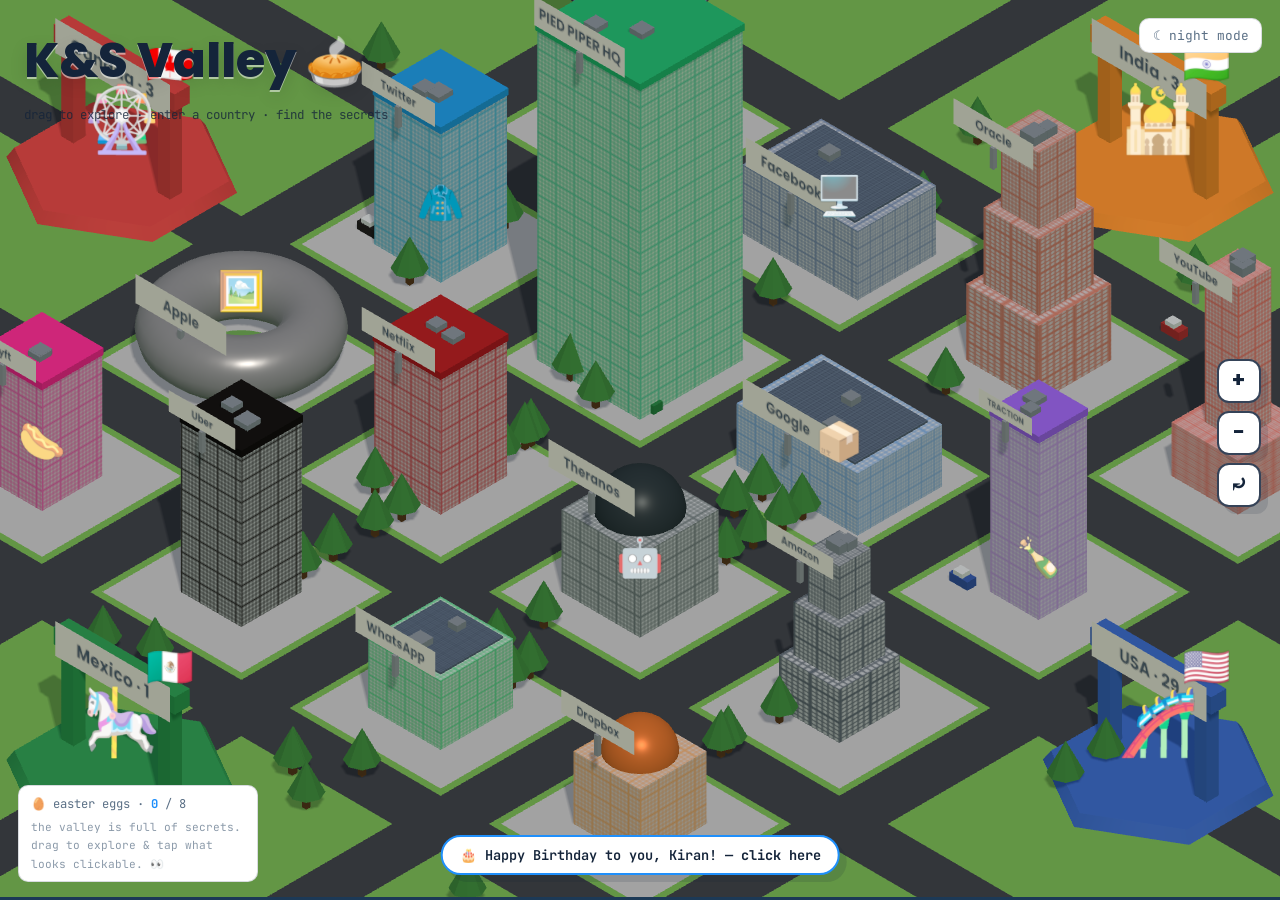
==== commit 699a4435: "Floating island + full rotation, real country maps, new CTA - Ground is now a floating island (grass" ====
--- a/index.html
+++ b/index.html
@@ -9,7 +9,8 @@
   <script>(function(){try{var t=localStorage.getItem('kns-theme-v2')||'light';document.documentElement.setAttribute('data-theme',t);}catch(e){document.documentElement.setAttribute('data-theme','light');}})();</script>
   <script type="importmap">{"imports":{"three":"./vendor/three/three.module.js"}}</script>
 
-  <link rel="stylesheet" href="css/styles.css?v=11" />
+  <link rel="stylesheet" href="vendor/leaflet/leaflet.css" />
+  <link rel="stylesheet" href="css/styles.css?v=12" />
   <link rel="icon" href="data:image/svg+xml,<svg xmlns='http://www.w3.org/2000/svg' viewBox='0 0 100 100'><text y='.9em' font-size='90'>🥧</text></svg>" />
 </head>
 <body class="app">
@@ -17,6 +18,8 @@
 
   <!-- ======================= K&S VALLEY (the whole experience) ======================= -->
   <section class="valley" id="valley">
+    <div id="countrymap"></div>
+
     <div class="valley-title">
       <h1 id="scene-title">K&amp;S Valley 🥧</h1>
       <p id="breadcrumb">drag to explore · click a building or country</p>
@@ -64,9 +67,10 @@
     </div>
   </template>
 
-  <script src="js/data.js?v=11"></script>
-  <script src="js/theme.js?v=11"></script>
-  <script src="js/easter.js?v=11"></script>
-  <script type="module" src="js/world3d.js?v=11"></script>
+  <script src="vendor/leaflet/leaflet.js"></script>
+  <script src="js/data.js?v=12"></script>
+  <script src="js/theme.js?v=12"></script>
+  <script src="js/easter.js?v=12"></script>
+  <script type="module" src="js/world3d.js?v=12"></script>
 </body>
 </html>
--- a/vendor/leaflet/leaflet.css
+++ b/vendor/leaflet/leaflet.css
@@ -0,0 +1,661 @@
+/* required styles */
+
+.leaflet-pane,
+.leaflet-tile,
+.leaflet-marker-icon,
+.leaflet-marker-shadow,
+.leaflet-tile-container,
+.leaflet-pane > svg,
+.leaflet-pane > canvas,
+.leaflet-zoom-box,
+.leaflet-image-layer,
+.leaflet-layer {
+	position: absolute;
+	left: 0;
+	top: 0;
+	}
+.leaflet-container {
+	overflow: hidden;
+	}
+.leaflet-tile,
+.leaflet-marker-icon,
+.leaflet-marker-shadow {
+	-webkit-user-select: none;
+	   -moz-user-select: none;
+	        user-select: none;
+	  -webkit-user-drag: none;
+	}
+/* Prevents IE11 from highlighting tiles in blue */
+.leaflet-tile::selection {
+	background: transparent;
+}
+/* Safari renders non-retina tile on retina better with this, but Chrome is worse */
+.leaflet-safari .leaflet-tile {
+	image-rendering: -webkit-optimize-contrast;
+	}
+/* hack that prevents hw layers "stretching" when loading new tiles */
+.leaflet-safari .leaflet-tile-container {
+	width: 1600px;
+	height: 1600px;
+	-webkit-transform-origin: 0 0;
+	}
+.leaflet-marker-icon,
+.leaflet-marker-shadow {
+	display: block;
+	}
+/* .leaflet-container svg: reset svg max-width decleration shipped in Joomla! (joomla.org) 3.x */
+/* .leaflet-container img: map is broken in FF if you have max-width: 100% on tiles */
+.leaflet-container .leaflet-overlay-pane svg {
+	max-width: none !important;
+	max-height: none !important;
+	}
+.leaflet-container .leaflet-marker-pane img,
+.leaflet-container .leaflet-shadow-pane img,
+.leaflet-container .leaflet-tile-pane img,
+.leaflet-container img.leaflet-image-layer,
+.leaflet-container .leaflet-tile {
+	max-width: none !important;
+	max-height: none !important;
+	width: auto;
+	padding: 0;
+	}
+
+.leaflet-container img.leaflet-tile {
+	/* See: https://bugs.chromium.org/p/chromium/issues/detail?id=600120 */
+	mix-blend-mode: plus-lighter;
+}
+
+.leaflet-container.leaflet-touch-zoom {
+	-ms-touch-action: pan-x pan-y;
+	touch-action: pan-x pan-y;
+	}
+.leaflet-container.leaflet-touch-drag {
+	-ms-touch-action: pinch-zoom;
+	/* Fallback for FF which doesn't support pinch-zoom */
+	touch-action: none;
+	touch-action: pinch-zoom;
+}
+.leaflet-container.leaflet-touch-drag.leaflet-touch-zoom {
+	-ms-touch-action: none;
+	touch-action: none;
+}
+.leaflet-container {
+	-webkit-tap-highlight-color: transparent;
+}
+.leaflet-container a {
+	-webkit-tap-highlight-color: rgba(51, 181, 229, 0.4);
+}
+.leaflet-tile {
+	filter: inherit;
+	visibility: hidden;
+	}
+.leaflet-tile-loaded {
+	visibility: inherit;
+	}
+.leaflet-zoom-box {
+	width: 0;
+	height: 0;
+	-moz-box-sizing: border-box;
+	     box-sizing: border-box;
+	z-index: 800;
+	}
+/* workaround for https://bugzilla.mozilla.org/show_bug.cgi?id=888319 */
+.leaflet-overlay-pane svg {
+	-moz-user-select: none;
+	}
+
+.leaflet-pane         { z-index: 400; }
+
+.leaflet-tile-pane    { z-index: 200; }
+.leaflet-overlay-pane { z-index: 400; }
+.leaflet-shadow-pane  { z-index: 500; }
+.leaflet-marker-pane  { z-index: 600; }
+.leaflet-tooltip-pane   { z-index: 650; }
+.leaflet-popup-pane   { z-index: 700; }
+
+.leaflet-map-pane canvas { z-index: 100; }
+.leaflet-map-pane svg    { z-index: 200; }
+
+.leaflet-vml-shape {
+	width: 1px;
+	height: 1px;
+	}
+.lvml {
+	behavior: url(#default#VML);
+	display: inline-block;
+	position: absolute;
+	}
+
+
+/* control positioning */
+
+.leaflet-control {
+	position: relative;
+	z-index: 800;
+	pointer-events: visiblePainted; /* IE 9-10 doesn't have auto */
+	pointer-events: auto;
+	}
+.leaflet-top,
+.leaflet-bottom {
+	position: absolute;
+	z-index: 1000;
+	pointer-events: none;
+	}
+.leaflet-top {
+	top: 0;
+	}
+.leaflet-right {
+	right: 0;
+	}
+.leaflet-bottom {
+	bottom: 0;
+	}
+.leaflet-left {
+	left: 0;
+	}
+.leaflet-control {
+	float: left;
+	clear: both;
+	}
+.leaflet-right .leaflet-control {
+	float: right;
+	}
+.leaflet-top .leaflet-control {
+	margin-top: 10px;
+	}
+.leaflet-bottom .leaflet-control {
+	margin-bottom: 10px;
+	}
+.leaflet-left .leaflet-control {
+	margin-left: 10px;
+	}
+.leaflet-right .leaflet-control {
+	margin-right: 10px;
+	}
+
+
+/* zoom and fade animations */
+
+.leaflet-fade-anim .leaflet-popup {
+	opacity: 0;
+	-webkit-transition: opacity 0.2s linear;
+	   -moz-transition: opacity 0.2s linear;
+	        transition: opacity 0.2s linear;
+	}
+.leaflet-fade-anim .leaflet-map-pane .leaflet-popup {
+	opacity: 1;
+	}
+.leaflet-zoom-animated {
+	-webkit-transform-origin: 0 0;
+	    -ms-transform-origin: 0 0;
+	        transform-origin: 0 0;
+	}
+svg.leaflet-zoom-animated {
+	will-change: transform;
+}
+
+.leaflet-zoom-anim .leaflet-zoom-animated {
+	-webkit-transition: -webkit-transform 0.25s cubic-bezier(0,0,0.25,1);
+	   -moz-transition:    -moz-transform 0.25s cubic-bezier(0,0,0.25,1);
+	        transition:         transform 0.25s cubic-bezier(0,0,0.25,1);
+	}
+.leaflet-zoom-anim .leaflet-tile,
+.leaflet-pan-anim .leaflet-tile {
+	-webkit-transition: none;
+	   -moz-transition: none;
+	        transition: none;
+	}
+
+.leaflet-zoom-anim .leaflet-zoom-hide {
+	visibility: hidden;
+	}
+
+
+/* cursors */
+
+.leaflet-interactive {
+	cursor: pointer;
+	}
+.leaflet-grab {
+	cursor: -webkit-grab;
+	cursor:    -moz-grab;
+	cursor:         grab;
+	}
+.leaflet-crosshair,
+.leaflet-crosshair .leaflet-interactive {
+	cursor: crosshair;
+	}
+.leaflet-popup-pane,
+.leaflet-control {
+	cursor: auto;
+	}
+.leaflet-dragging .leaflet-grab,
+.leaflet-dragging .leaflet-grab .leaflet-interactive,
+.leaflet-dragging .leaflet-marker-draggable {
+	cursor: move;
+	cursor: -webkit-grabbing;
+	cursor:    -moz-grabbing;
+	cursor:         grabbing;
+	}
+
+/* marker & overlays interactivity */
+.leaflet-marker-icon,
+.leaflet-marker-shadow,
+.leaflet-image-layer,
+.leaflet-pane > svg path,
+.leaflet-tile-container {
+	pointer-events: none;
+	}
+
+.leaflet-marker-icon.leaflet-interactive,
+.leaflet-image-layer.leaflet-interactive,
+.leaflet-pane > svg path.leaflet-interactive,
+svg.leaflet-image-layer.leaflet-interactive path {
+	pointer-events: visiblePainted; /* IE 9-10 doesn't have auto */
+	pointer-events: auto;
+	}
+
+/* visual tweaks */
+
+.leaflet-container {
+	background: #ddd;
+	outline-offset: 1px;
+	}
+.leaflet-container a {
+	color: #0078A8;
+	}
+.leaflet-zoom-box {
+	border: 2px dotted #38f;
+	background: rgba(255,255,255,0.5);
+	}
+
+
+/* general typography */
+.leaflet-container {
+	font-family: "Helvetica Neue", Arial, Helvetica, sans-serif;
+	font-size: 12px;
+	font-size: 0.75rem;
+	line-height: 1.5;
+	}
+
+
+/* general toolbar styles */
+
+.leaflet-bar {
+	box-shadow: 0 1px 5px rgba(0,0,0,0.65);
+	border-radius: 4px;
+	}
+.leaflet-bar a {
+	background-color: #fff;
+	border-bottom: 1px solid #ccc;
+	width: 26px;
+	height: 26px;
+	line-height: 26px;
+	display: block;
+	text-align: center;
+	text-decoration: none;
+	color: black;
+	}
+.leaflet-bar a,
+.leaflet-control-layers-toggle {
+	background-position: 50% 50%;
+	background-repeat: no-repeat;
+	display: block;
+	}
+.leaflet-bar a:hover,
+.leaflet-bar a:focus {
+	background-color: #f4f4f4;
+	}
+.leaflet-bar a:first-child {
+	border-top-left-radius: 4px;
+	border-top-right-radius: 4px;
+	}
+.leaflet-bar a:last-child {
+	border-bottom-left-radius: 4px;
+	border-bottom-right-radius: 4px;
+	border-bottom: none;
+	}
+.leaflet-bar a.leaflet-disabled {
+	cursor: default;
+	background-color: #f4f4f4;
+	color: #bbb;
+	}
+
+.leaflet-touch .leaflet-bar a {
+	width: 30px;
+	height: 30px;
+	line-height: 30px;
+	}
+.leaflet-touch .leaflet-bar a:first-child {
+	border-top-left-radius: 2px;
+	border-top-right-radius: 2px;
+	}
+.leaflet-touch .leaflet-bar a:last-child {
+	border-bottom-left-radius: 2px;
+	border-bottom-right-radius: 2px;
+	}
+
+/* zoom control */
+
+.leaflet-control-zoom-in,
+.leaflet-control-zoom-out {
+	font: bold 18px 'Lucida Console', Monaco, monospace;
+	text-indent: 1px;
+	}
+
+.leaflet-touch .leaflet-control-zoom-in, .leaflet-touch .leaflet-control-zoom-out  {
+	font-size: 22px;
+	}
+
+
+/* layers control */
+
+.leaflet-control-layers {
+	box-shadow: 0 1px 5px rgba(0,0,0,0.4);
+	background: #fff;
+	border-radius: 5px;
+	}
+.leaflet-control-layers-toggle {
+	background-image: url(images/layers.png);
+	width: 36px;
+	height: 36px;
+	}
+.leaflet-retina .leaflet-control-layers-toggle {
+	background-image: url(images/layers-2x.png);
+	background-size: 26px 26px;
+	}
+.leaflet-touch .leaflet-control-layers-toggle {
+	width: 44px;
+	height: 44px;
+	}
+.leaflet-control-layers .leaflet-control-layers-list,
+.leaflet-control-layers-expanded .leaflet-control-layers-toggle {
+	display: none;
+	}
+.leaflet-control-layers-expanded .leaflet-control-layers-list {
+	display: block;
+	position: relative;
+	}
+.leaflet-control-layers-expanded {
+	padding: 6px 10px 6px 6px;
+	color: #333;
+	background: #fff;
+	}
+.leaflet-control-layers-scrollbar {
+	overflow-y: scroll;
+	overflow-x: hidden;
+	padding-right: 5px;
+	}
+.leaflet-control-layers-selector {
+	margin-top: 2px;
+	position: relative;
+	top: 1px;
+	}
+.leaflet-control-layers label {
+	display: block;
+	font-size: 13px;
+	font-size: 1.08333em;
+	}
+.leaflet-control-layers-separator {
+	height: 0;
+	border-top: 1px solid #ddd;
+	margin: 5px -10px 5px -6px;
+	}
+
+/* Default icon URLs */
+.leaflet-default-icon-path { /* used only in path-guessing heuristic, see L.Icon.Default */
+	background-image: url(images/marker-icon.png);
+	}
+
+
+/* attribution and scale controls */
+
+.leaflet-container .leaflet-control-attribution {
+	background: #fff;
+	background: rgba(255, 255, 255, 0.8);
+	margin: 0;
+	}
+.leaflet-control-attribution,
+.leaflet-control-scale-line {
+	padding: 0 5px;
+	color: #333;
+	line-height: 1.4;
+	}
+.leaflet-control-attribution a {
+	text-decoration: none;
+	}
+.leaflet-control-attribution a:hover,
+.leaflet-control-attribution a:focus {
+	text-decoration: underline;
+	}
+.leaflet-attribution-flag {
+	display: inline !important;
+	vertical-align: baseline !important;
+	width: 1em;
+	height: 0.6669em;
+	}
+.leaflet-left .leaflet-control-scale {
+	margin-left: 5px;
+	}
+.leaflet-bottom .leaflet-control-scale {
+	margin-bottom: 5px;
+	}
+.leaflet-control-scale-line {
+	border: 2px solid #777;
+	border-top: none;
+	line-height: 1.1;
+	padding: 2px 5px 1px;
+	white-space: nowrap;
+	-moz-box-sizing: border-box;
+	     box-sizing: border-box;
+	background: rgba(255, 255, 255, 0.8);
+	text-shadow: 1px 1px #fff;
+	}
+.leaflet-control-scale-line:not(:first-child) {
+	border-top: 2px solid #777;
+	border-bottom: none;
+	margin-top: -2px;
+	}
+.leaflet-control-scale-line:not(:first-child):not(:last-child) {
+	border-bottom: 2px solid #777;
+	}
+
+.leaflet-touch .leaflet-control-attribution,
+.leaflet-touch .leaflet-control-layers,
+.leaflet-touch .leaflet-bar {
+	box-shadow: none;
+	}
+.leaflet-touch .leaflet-control-layers,
+.leaflet-touch .leaflet-bar {
+	border: 2px solid rgba(0,0,0,0.2);
+	background-clip: padding-box;
+	}
+
+
+/* popup */
+
+.leaflet-popup {
+	position: absolute;
+	text-align: center;
+	margin-bottom: 20px;
+	}
+.leaflet-popup-content-wrapper {
+	padding: 1px;
+	text-align: left;
+	border-radius: 12px;
+	}
+.leaflet-popup-content {
+	margin: 13px 24px 13px 20px;
+	line-height: 1.3;
+	font-size: 13px;
+	font-size: 1.08333em;
+	min-height: 1px;
+	}
+.leaflet-popup-content p {
+	margin: 17px 0;
+	margin: 1.3em 0;
+	}
+.leaflet-popup-tip-container {
+	width: 40px;
+	height: 20px;
+	position: absolute;
+	left: 50%;
+	margin-top: -1px;
+	margin-left: -20px;
+	overflow: hidden;
+	pointer-events: none;
+	}
+.leaflet-popup-tip {
+	width: 17px;
+	height: 17px;
+	padding: 1px;
+
+	margin: -10px auto 0;
+	pointer-events: auto;
+
+	-webkit-transform: rotate(45deg);
+	   -moz-transform: rotate(45deg);
+	    -ms-transform: rotate(45deg);
+	        transform: rotate(45deg);
+	}
+.leaflet-popup-content-wrapper,
+.leaflet-popup-tip {
+	background: white;
+	color: #333;
+	box-shadow: 0 3px 14px rgba(0,0,0,0.4);
+	}
+.leaflet-container a.leaflet-popup-close-button {
+	position: absolute;
+	top: 0;
+	right: 0;
+	border: none;
+	text-align: center;
+	width: 24px;
+	height: 24px;
+	font: 16px/24px Tahoma, Verdana, sans-serif;
+	color: #757575;
+	text-decoration: none;
+	background: transparent;
+	}
+.leaflet-container a.leaflet-popup-close-button:hover,
+.leaflet-container a.leaflet-popup-close-button:focus {
+	color: #585858;
+	}
+.leaflet-popup-scrolled {
+	overflow: auto;
+	}
+
+.leaflet-oldie .leaflet-popup-content-wrapper {
+	-ms-zoom: 1;
+	}
+.leaflet-oldie .leaflet-popup-tip {
+	width: 24px;
+	margin: 0 auto;
+
+	-ms-filter: "progid:DXImageTransform.Microsoft.Matrix(M11=0.70710678, M12=0.70710678, M21=-0.70710678, M22=0.70710678)";
+	filter: progid:DXImageTransform.Microsoft.Matrix(M11=0.70710678, M12=0.70710678, M21=-0.70710678, M22=0.70710678);
+	}
+
+.leaflet-oldie .leaflet-control-zoom,
+.leaflet-oldie .leaflet-control-layers,
+.leaflet-oldie .leaflet-popup-content-wrapper,
+.leaflet-oldie .leaflet-popup-tip {
+	border: 1px solid #999;
+	}
+
+
+/* div icon */
+
+.leaflet-div-icon {
+	background: #fff;
+	border: 1px solid #666;
+	}
+
+
+/* Tooltip */
+/* Base styles for the element that has a tooltip */
+.leaflet-tooltip {
+	position: absolute;
+	padding: 6px;
+	background-color: #fff;
+	border: 1px solid #fff;
+	border-radius: 3px;
+	color: #222;
+	white-space: nowrap;
+	-webkit-user-select: none;
+	-moz-user-select: none;
+	-ms-user-select: none;
+	user-select: none;
+	pointer-events: none;
+	box-shadow: 0 1px 3px rgba(0,0,0,0.4);
+	}
+.leaflet-tooltip.leaflet-interactive {
+	cursor: pointer;
+	pointer-events: auto;
+	}
+.leaflet-tooltip-top:before,
+.leaflet-tooltip-bottom:before,
+.leaflet-tooltip-left:before,
+.leaflet-tooltip-right:before {
+	position: absolute;
+	pointer-events: none;
+	border: 6px solid transparent;
+	background: transparent;
+	content: "";
+	}
+
+/* Directions */
+
+.leaflet-tooltip-bottom {
+	margin-top: 6px;
+}
+.leaflet-tooltip-top {
+	margin-top: -6px;
+}
+.leaflet-tooltip-bottom:before,
+.leaflet-tooltip-top:before {
+	left: 50%;
+	margin-left: -6px;
+	}
+.leaflet-tooltip-top:before {
+	bottom: 0;
+	margin-bottom: -12px;
+	border-top-color: #fff;
+	}
+.leaflet-tooltip-bottom:before {
+	top: 0;
+	margin-top: -12px;
+	margin-left: -6px;
+	border-bottom-color: #fff;
+	}
+.leaflet-tooltip-left {
+	margin-left: -6px;
+}
+.leaflet-tooltip-right {
+	margin-left: 6px;
+}
+.leaflet-tooltip-left:before,
+.leaflet-tooltip-right:before {
+	top: 50%;
+	margin-top: -6px;
+	}
+.leaflet-tooltip-left:before {
+	right: 0;
+	margin-right: -12px;
+	border-left-color: #fff;
+	}
+.leaflet-tooltip-right:before {
+	left: 0;
+	margin-left: -12px;
+	border-right-color: #fff;
+	}
+
+/* Printing */
+
+@media print {
+	/* Prevent printers from removing background-images of controls. */
+	.leaflet-control {
+		-webkit-print-color-adjust: exact;
+		print-color-adjust: exact;
+		}
+	}
--- a/css/styles.css
+++ b/css/styles.css
@@ -869,6 +869,12 @@
 }
 .valley.grabbing { cursor: grabbing; }
 #world3d { position: absolute; inset: 0; display: block; width: 100% !important; height: 100% !important; touch-action: none; cursor: grab; }
+#countrymap { position: absolute; inset: 0; z-index: 2; display: none; background: var(--bg-2); }
+#countrymap .lpin {
+  width: 34px; height: 34px; display: flex; align-items: center; justify-content: center;
+  font-size: 22px; background: #fff; border: 2px solid var(--accent); border-radius: 50%;
+  box-shadow: 0 3px 8px rgba(0,0,0,0.3);
+}
 #world { width: 100%; height: 100%; display: block; touch-action: none; user-select: none; }
 #world text { pointer-events: none; }
 #world .wobj { cursor: pointer; }
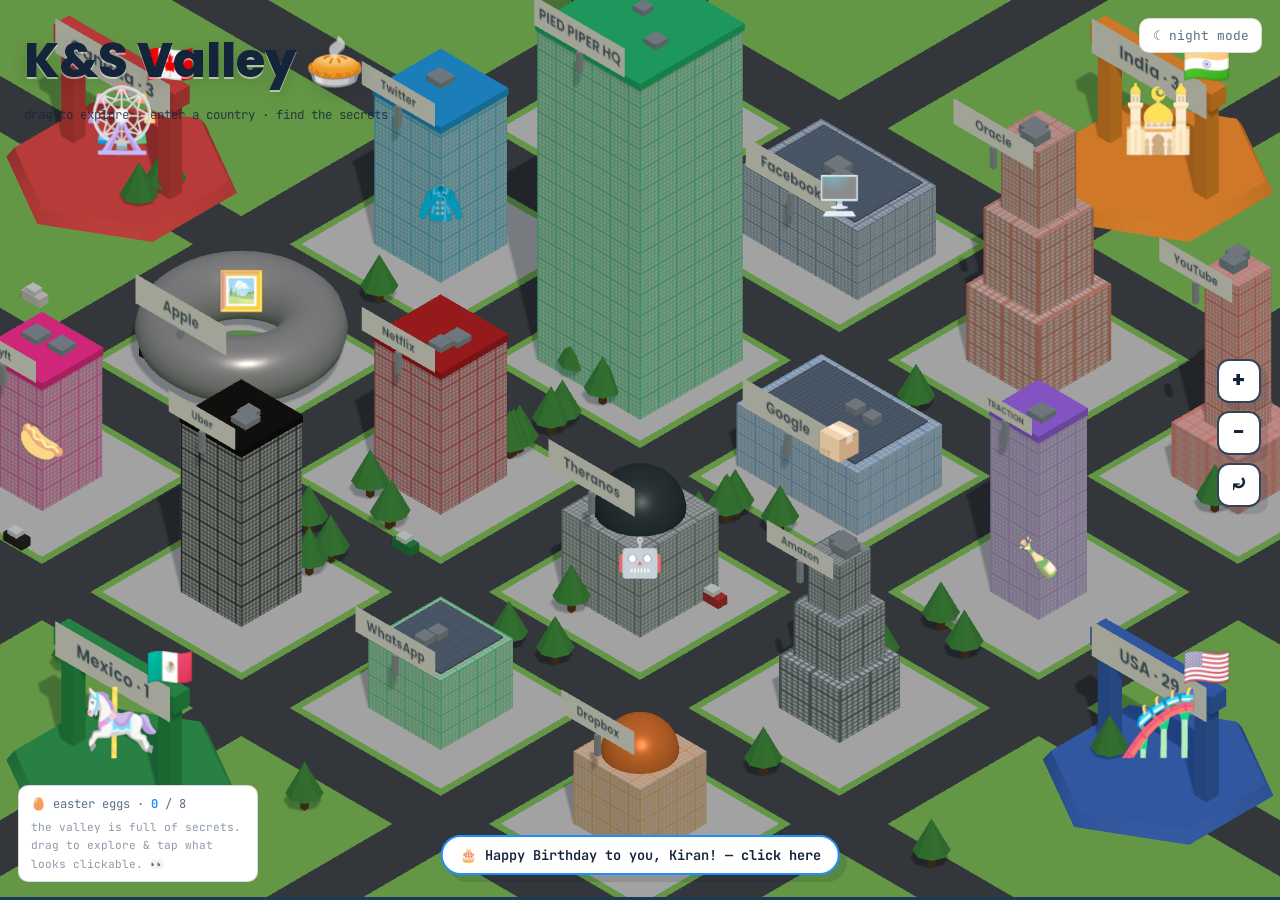
==== commit fc942343: "Update National Parks list (add Hawaii Volcanoes, Great Smoky Mountains, Joshua Tree, Antelope Canyo" ====
--- a/index.html
+++ b/index.html
@@ -10,7 +10,7 @@
   <script type="importmap">{"imports":{"three":"./vendor/three/three.module.js"}}</script>
 
   <link rel="stylesheet" href="vendor/leaflet/leaflet.css" />
-  <link rel="stylesheet" href="css/styles.css?v=12" />
+  <link rel="stylesheet" href="css/styles.css?v=13" />
   <link rel="icon" href="data:image/svg+xml,<svg xmlns='http://www.w3.org/2000/svg' viewBox='0 0 100 100'><text y='.9em' font-size='90'>🥧</text></svg>" />
 </head>
 <body class="app">
@@ -68,9 +68,9 @@
   </template>
 
   <script src="vendor/leaflet/leaflet.js"></script>
-  <script src="js/data.js?v=12"></script>
-  <script src="js/theme.js?v=12"></script>
-  <script src="js/easter.js?v=12"></script>
-  <script type="module" src="js/world3d.js?v=12"></script>
+  <script src="js/data.js?v=13"></script>
+  <script src="js/theme.js?v=13"></script>
+  <script src="js/easter.js?v=13"></script>
+  <script type="module" src="js/world3d.js?v=13"></script>
 </body>
 </html>
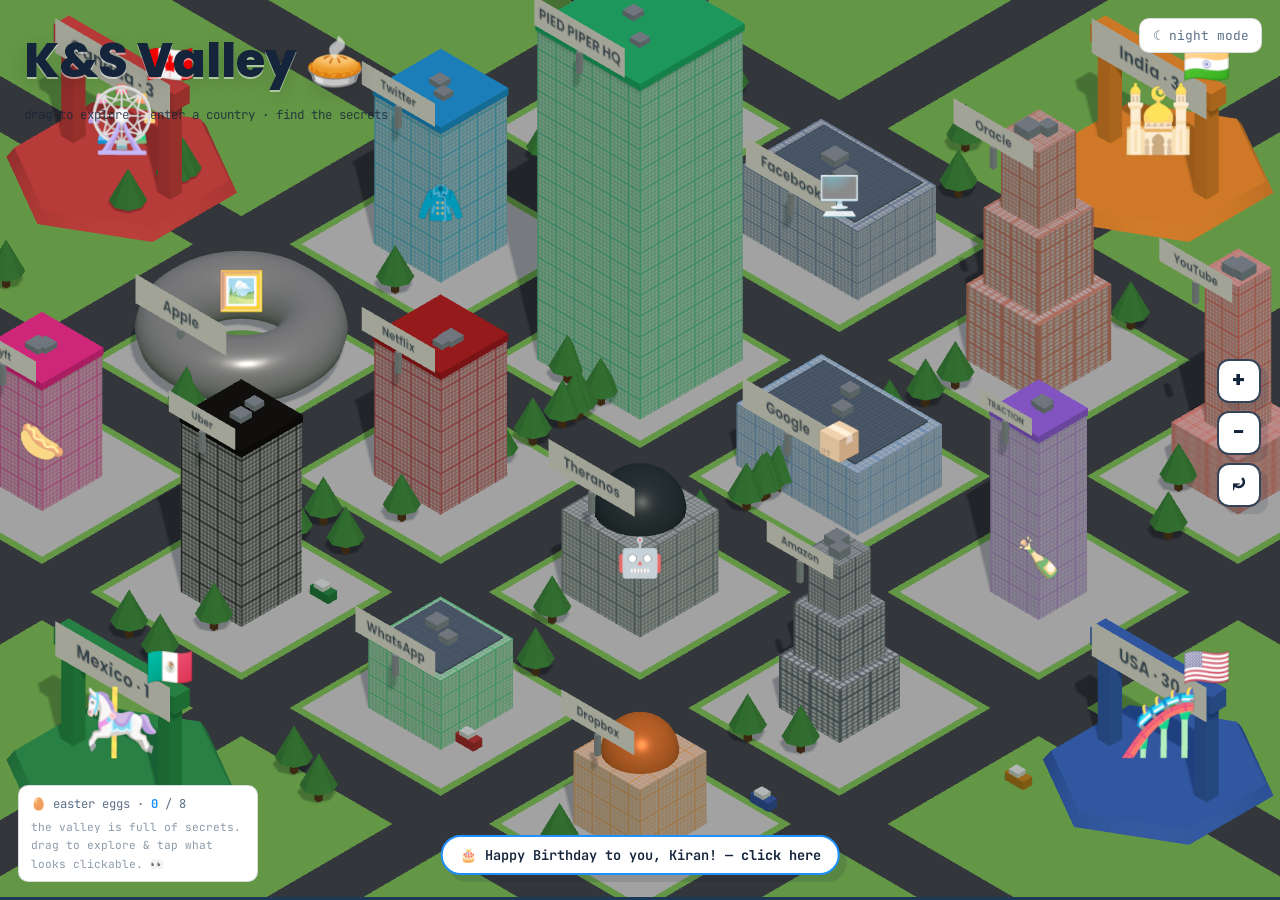
==== commit edcd661b: "Add Myrtle Beach (July 2023); cache v=14 Co-Authored-By: Claude Opus 4.8 <noreply@anthropic.com> Cla" ====
--- a/index.html
+++ b/index.html
@@ -10,7 +10,7 @@
   <script type="importmap">{"imports":{"three":"./vendor/three/three.module.js"}}</script>
 
   <link rel="stylesheet" href="vendor/leaflet/leaflet.css" />
-  <link rel="stylesheet" href="css/styles.css?v=13" />
+  <link rel="stylesheet" href="css/styles.css?v=14" />
   <link rel="icon" href="data:image/svg+xml,<svg xmlns='http://www.w3.org/2000/svg' viewBox='0 0 100 100'><text y='.9em' font-size='90'>🥧</text></svg>" />
 </head>
 <body class="app">
@@ -68,9 +68,9 @@
   </template>
 
   <script src="vendor/leaflet/leaflet.js"></script>
-  <script src="js/data.js?v=13"></script>
-  <script src="js/theme.js?v=13"></script>
-  <script src="js/easter.js?v=13"></script>
-  <script type="module" src="js/world3d.js?v=13"></script>
+  <script src="js/data.js?v=14"></script>
+  <script src="js/theme.js?v=14"></script>
+  <script src="js/easter.js?v=14"></script>
+  <script type="module" src="js/world3d.js?v=14"></script>
 </body>
 </html>
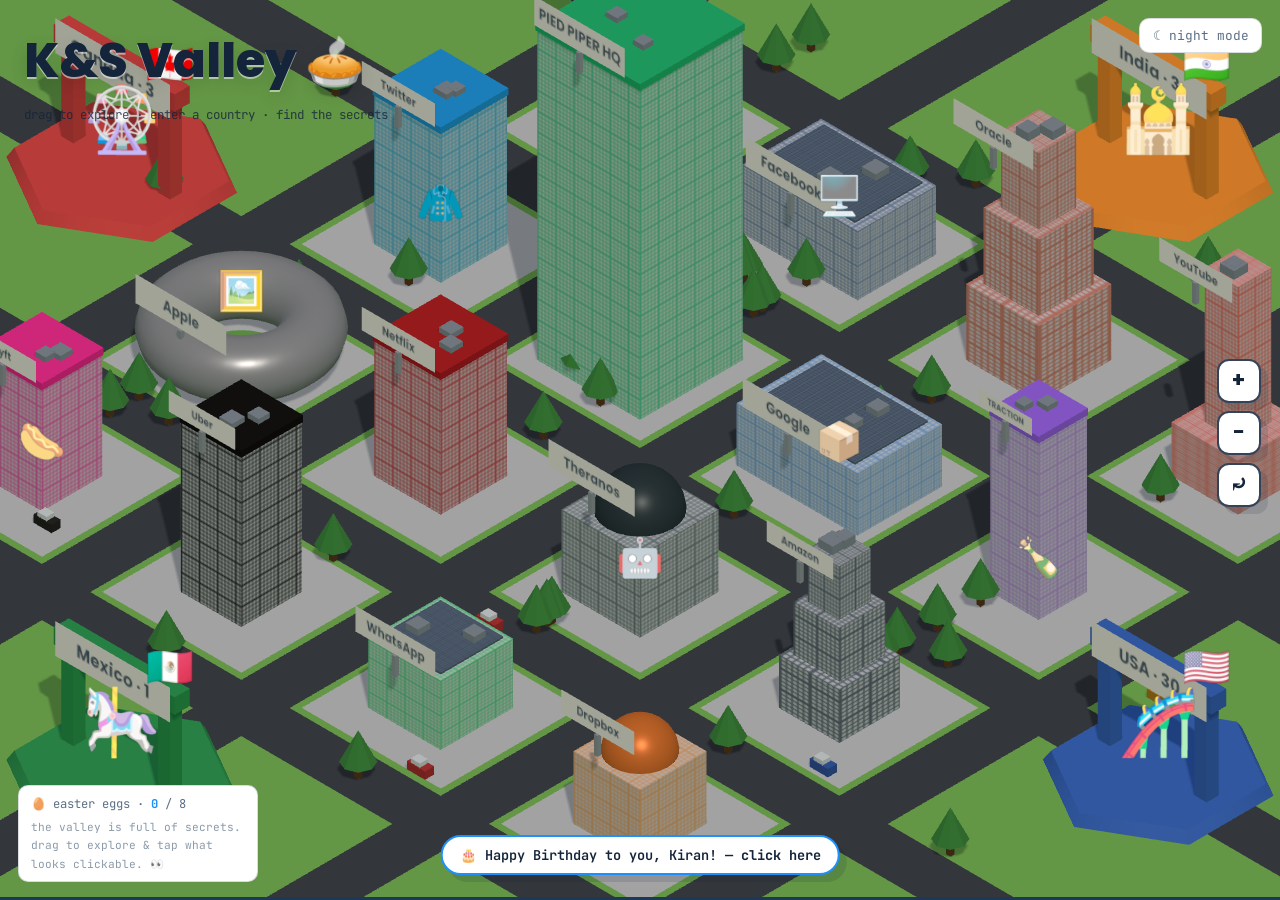
==== commit df312e87: "Mirror uploaded photos + populate galleries; remove placeholder prompts; cache v=15 Co-Authored-By: " ====
--- a/index.html
+++ b/index.html
@@ -10,7 +10,7 @@
   <script type="importmap">{"imports":{"three":"./vendor/three/three.module.js"}}</script>
 
   <link rel="stylesheet" href="vendor/leaflet/leaflet.css" />
-  <link rel="stylesheet" href="css/styles.css?v=14" />
+  <link rel="stylesheet" href="css/styles.css?v=15" />
   <link rel="icon" href="data:image/svg+xml,<svg xmlns='http://www.w3.org/2000/svg' viewBox='0 0 100 100'><text y='.9em' font-size='90'>🥧</text></svg>" />
 </head>
 <body class="app">
@@ -68,9 +68,9 @@
   </template>
 
   <script src="vendor/leaflet/leaflet.js"></script>
-  <script src="js/data.js?v=14"></script>
-  <script src="js/theme.js?v=14"></script>
-  <script src="js/easter.js?v=14"></script>
-  <script type="module" src="js/world3d.js?v=14"></script>
+  <script src="js/data.js?v=15"></script>
+  <script src="js/theme.js?v=15"></script>
+  <script src="js/easter.js?v=15"></script>
+  <script type="module" src="js/world3d.js?v=15"></script>
 </body>
 </html>
